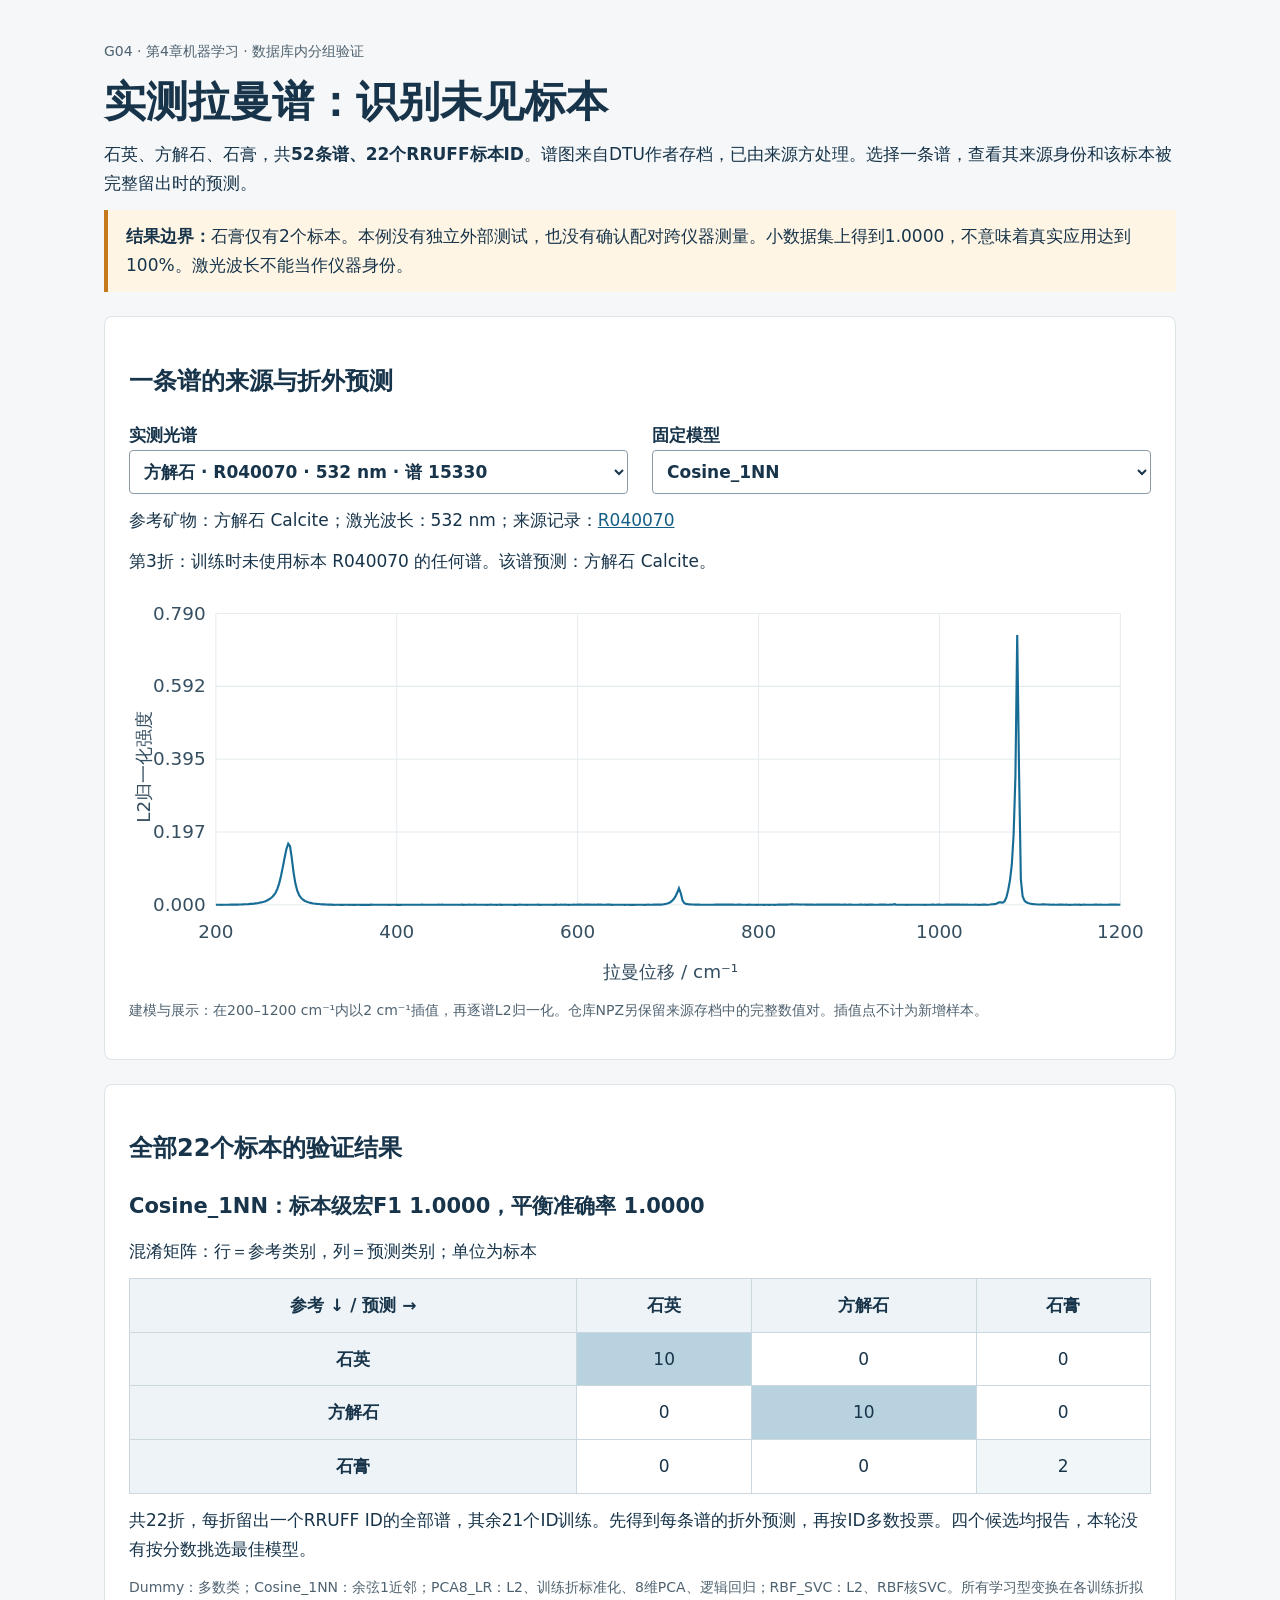
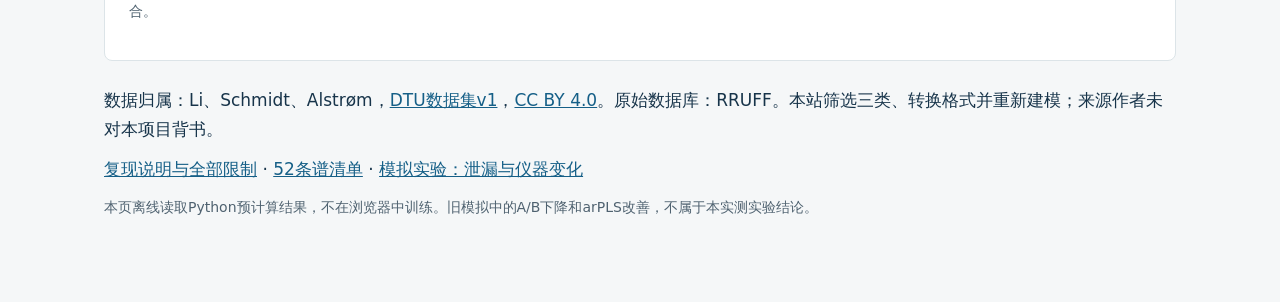
==== assets/interactive/ch04-real.html @ 8eca0a14 "Add measured RRUFF Raman case with specimen-grouped validation Bundle 52 attributed source-processed" ====
<!doctype html>
<html lang="zh-CN"><head><meta charset="utf-8"><meta name="viewport" content="width=device-width,initial-scale=1"><title>G04 · 实测拉曼谱分类</title>
<style>
:root{color-scheme:light;font:17px/1.7 system-ui,sans-serif;color:#17344a;background:#f5f7f8}*{box-sizing:border-box}body{margin:0}main{max-width:1120px;margin:auto;padding:28px 24px 70px}h1{font-size:clamp(29px,5vw,42px);line-height:1.25;margin:12px 0}h2{font-size:24px}p{margin:12px 0}.note{border-left:4px solid #c4791d;padding:12px 18px;background:#fff5e5}.small{font-size:14px;color:#4f6270}a{color:#155f87}section{background:white;padding:24px;margin-top:24px;border:1px solid #dce4e8;border-radius:8px}.controls{display:flex;gap:24px;flex-wrap:wrap}label{display:block;font-weight:650;flex:1}select{display:block;padding:10px;width:100%;font:inherit;color:inherit;background:white;border:1px solid #889ba8;border-radius:4px}svg{display:block;width:100%;height:auto}svg text{font:18px system-ui;fill:#354e60}.table-wrap{overflow:auto}table{border-collapse:collapse;width:100%;text-align:center}caption{text-align:left;margin-bottom:12px}td,th{padding:12px;border:1px solid #ccd8e0}thead,tbody th{background:#edf3f6}#summary{font-weight:650;font-size:21px}#record{overflow-wrap:anywhere}footer{margin-top:25px}@media(max-width:550px){main{padding:20px 12px}section{padding:16px}.controls{display:block}label{margin:12px 0}td,th{padding:9px 6px;font-size:14px}}
</style></head><body><main>
<p class="small">G04 · 第4章机器学习 · 数据库内分组验证</p><h1>实测拉曼谱：识别未见标本</h1>
<p>石英、方解石、石膏，共<strong>52条谱、22个RRUFF标本ID</strong>。谱图来自DTU作者存档，已由来源方处理。选择一条谱，查看其来源身份和该标本被完整留出时的预测。</p>
<p class="note"><strong>结果边界：</strong>石膏仅有2个标本。本例没有独立外部测试，也没有确认配对跨仪器测量。小数据集上得到1.0000，不意味着真实应用达到100%。激光波长不能当作仪器身份。</p>
<section aria-labelledby="spectrum-heading"><h2 id="spectrum-heading">一条谱的来源与折外预测</h2><div class="controls"><label>实测光谱<select id="spectrum"></select></label><label>固定模型<select id="model"></select></label></div><p id="record"></p><p id="prediction" aria-live="polite"></p><svg id="plot" viewBox="0 0 1000 390" role="img" aria-label="所选实测拉曼谱，横轴为拉曼位移，纵轴为L2归一化强度"></svg><p class="small">建模与展示：在200–1200 cm⁻¹内以2 cm⁻¹插值，再逐谱L2归一化。仓库NPZ另保留来源存档中的完整数值对。插值点不计为新增样本。</p></section>
<section aria-labelledby="result-heading"><h2 id="result-heading">全部22个标本的验证结果</h2><p id="summary" aria-live="polite"></p><div class="table-wrap"><table id="matrix"><caption>混淆矩阵：行＝参考类别，列＝预测类别；单位为标本</caption><thead></thead><tbody></tbody></table></div><p>共22折，每折留出一个RRUFF ID的全部谱，其余21个ID训练。先得到每条谱的折外预测，再按ID多数投票。四个候选均报告，本轮没有按分数挑选最佳模型。</p><p class="small">Dummy：多数类；Cosine_1NN：余弦1近邻；PCA8_LR：L2、训练折标准化、8维PCA、逻辑回归；RBF_SVC：L2、RBF核SVC。所有学习型变换在各训练折拟合。</p></section>
<footer><p>数据归属：Li、Schmidt、Alstrøm，<a href="https://doi.org/10.11583/DTU.20222331.v1" target="_blank" rel="noopener">DTU数据集v1</a>，<a href="https://creativecommons.org/licenses/by/4.0/" target="_blank" rel="noopener">CC BY 4.0</a>。原始数据库：RRUFF。本站筛选三类、转换格式并重新建模；来源作者未对本项目背书。</p><p><a href="../../code/ch04_exercises/rruff_real/README.md">复现说明与全部限制</a> · <a href="../../code/ch04_exercises/rruff_real/data/manifest.csv">52条谱清单</a> · <a href="ch04.html">模拟实验：泄漏与仪器变化</a></p><p class="small">本页离线读取Python预计算结果，不在浏览器中训练。旧模拟中的A/B下降和arPLS改善，不属于本实测实验结论。</p></footer>
</main><script src="../../code/ch04_exercises/rruff_real/outputs/browser-data.js"></script><script src="ch04-real.js"></script></body></html>
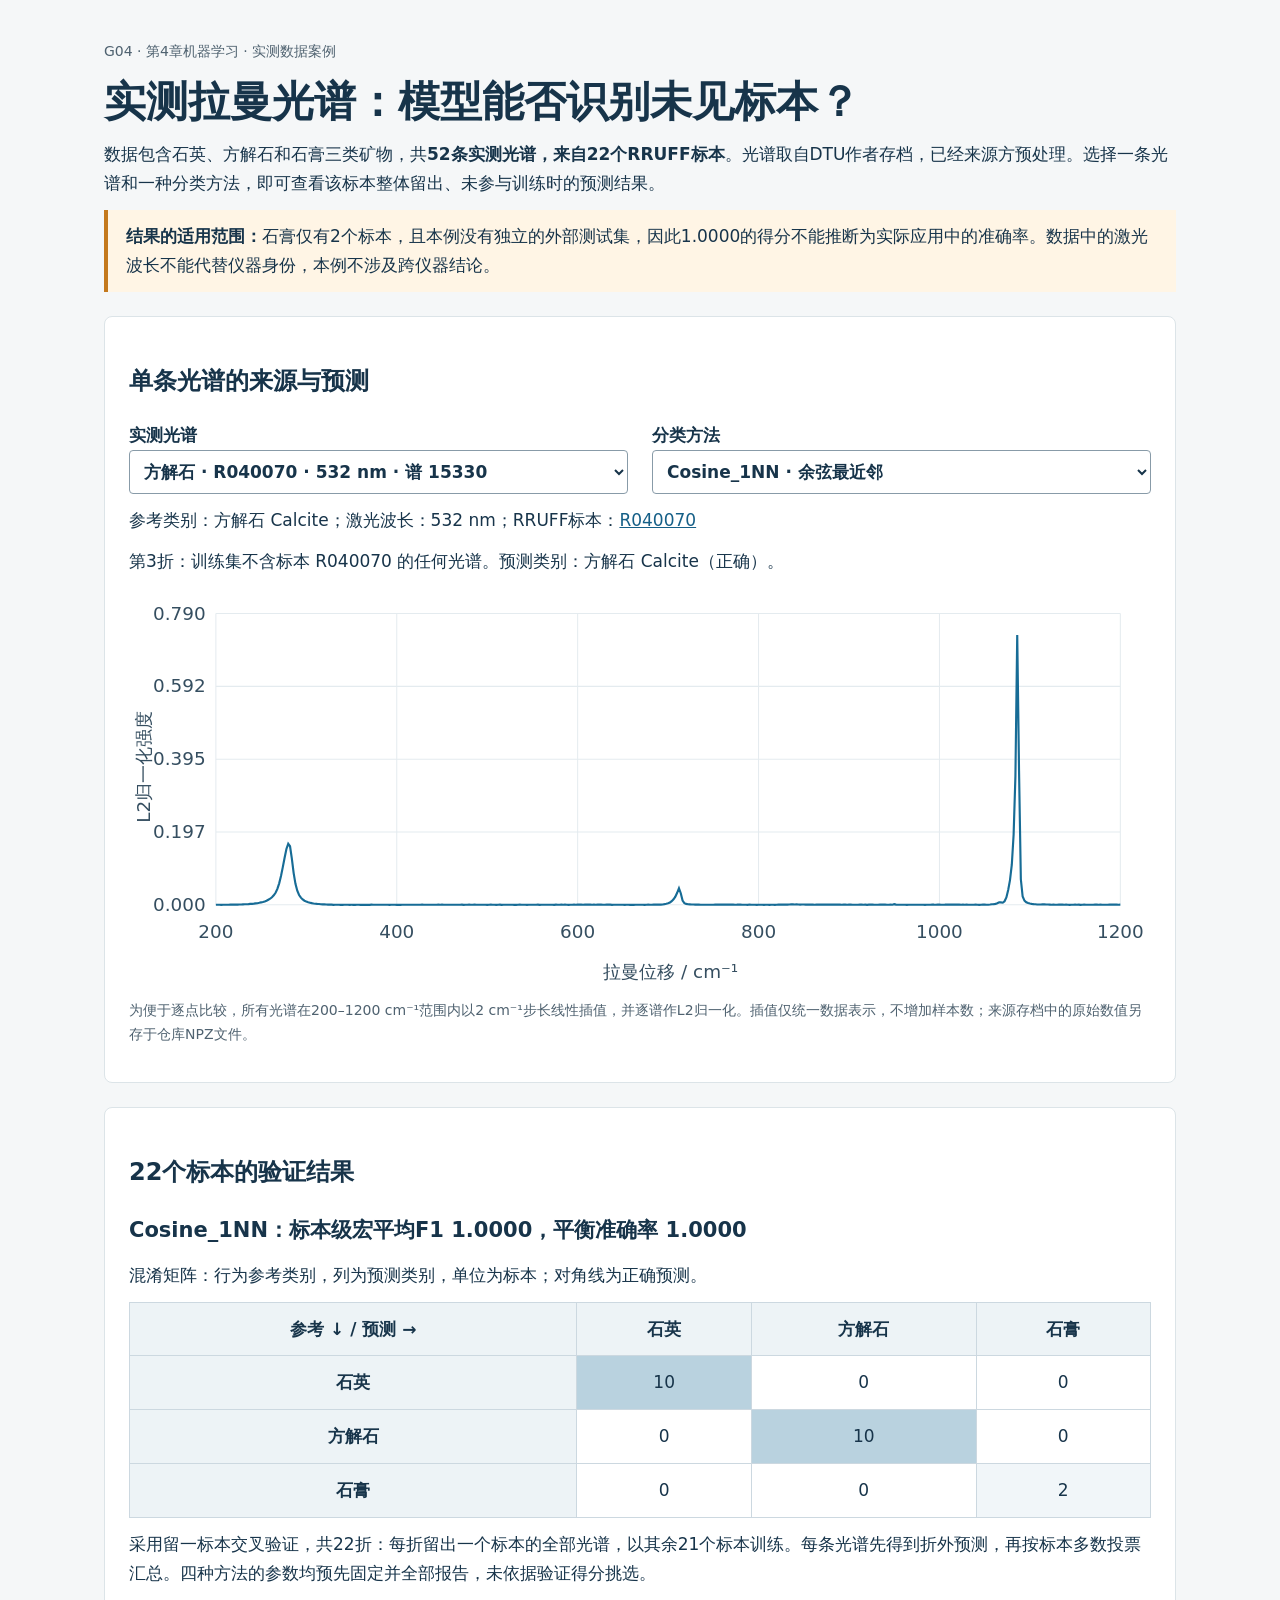
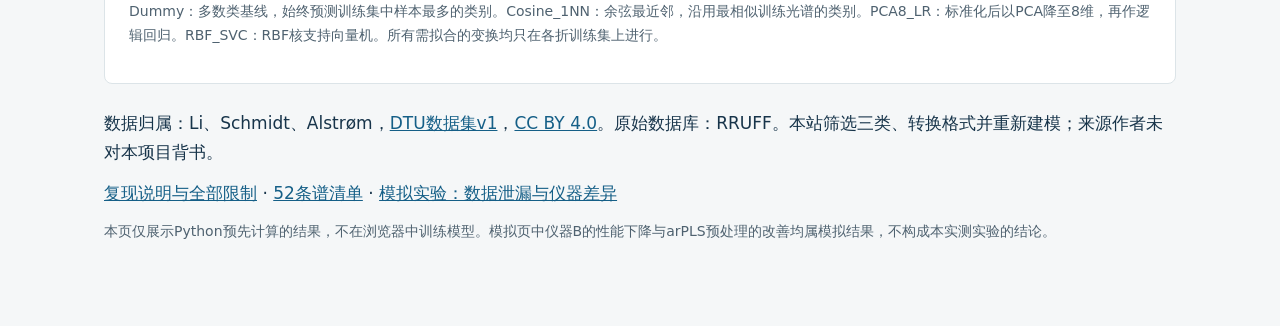
==== commit b66f7a9e: "Rewrite G04 slides, speaker notes and interactive pages in fluent academic language Replace stilted," ====
--- a/assets/interactive/ch04-real.html
+++ b/assets/interactive/ch04-real.html
@@ -1,12 +1,12 @@
 <!doctype html>
-<html lang="zh-CN"><head><meta charset="utf-8"><meta name="viewport" content="width=device-width,initial-scale=1"><title>G04 · 实测拉曼谱分类</title>
+<html lang="zh-CN"><head><meta charset="utf-8"><meta name="viewport" content="width=device-width,initial-scale=1"><title>G04 · 实测拉曼光谱：未见标本的识别</title>
 <style>
 :root{color-scheme:light;font:17px/1.7 system-ui,sans-serif;color:#17344a;background:#f5f7f8}*{box-sizing:border-box}body{margin:0}main{max-width:1120px;margin:auto;padding:28px 24px 70px}h1{font-size:clamp(29px,5vw,42px);line-height:1.25;margin:12px 0}h2{font-size:24px}p{margin:12px 0}.note{border-left:4px solid #c4791d;padding:12px 18px;background:#fff5e5}.small{font-size:14px;color:#4f6270}a{color:#155f87}section{background:white;padding:24px;margin-top:24px;border:1px solid #dce4e8;border-radius:8px}.controls{display:flex;gap:24px;flex-wrap:wrap}label{display:block;font-weight:650;flex:1}select{display:block;padding:10px;width:100%;font:inherit;color:inherit;background:white;border:1px solid #889ba8;border-radius:4px}svg{display:block;width:100%;height:auto}svg text{font:18px system-ui;fill:#354e60}.table-wrap{overflow:auto}table{border-collapse:collapse;width:100%;text-align:center}caption{text-align:left;margin-bottom:12px}td,th{padding:12px;border:1px solid #ccd8e0}thead,tbody th{background:#edf3f6}#summary{font-weight:650;font-size:21px}#record{overflow-wrap:anywhere}footer{margin-top:25px}@media(max-width:550px){main{padding:20px 12px}section{padding:16px}.controls{display:block}label{margin:12px 0}td,th{padding:9px 6px;font-size:14px}}
 </style></head><body><main>
-<p class="small">G04 · 第4章机器学习 · 数据库内分组验证</p><h1>实测拉曼谱：识别未见标本</h1>
-<p>石英、方解石、石膏，共<strong>52条谱、22个RRUFF标本ID</strong>。谱图来自DTU作者存档，已由来源方处理。选择一条谱，查看其来源身份和该标本被完整留出时的预测。</p>
-<p class="note"><strong>结果边界：</strong>石膏仅有2个标本。本例没有独立外部测试，也没有确认配对跨仪器测量。小数据集上得到1.0000，不意味着真实应用达到100%。激光波长不能当作仪器身份。</p>
-<section aria-labelledby="spectrum-heading"><h2 id="spectrum-heading">一条谱的来源与折外预测</h2><div class="controls"><label>实测光谱<select id="spectrum"></select></label><label>固定模型<select id="model"></select></label></div><p id="record"></p><p id="prediction" aria-live="polite"></p><svg id="plot" viewBox="0 0 1000 390" role="img" aria-label="所选实测拉曼谱，横轴为拉曼位移，纵轴为L2归一化强度"></svg><p class="small">建模与展示：在200–1200 cm⁻¹内以2 cm⁻¹插值，再逐谱L2归一化。仓库NPZ另保留来源存档中的完整数值对。插值点不计为新增样本。</p></section>
-<section aria-labelledby="result-heading"><h2 id="result-heading">全部22个标本的验证结果</h2><p id="summary" aria-live="polite"></p><div class="table-wrap"><table id="matrix"><caption>混淆矩阵：行＝参考类别，列＝预测类别；单位为标本</caption><thead></thead><tbody></tbody></table></div><p>共22折，每折留出一个RRUFF ID的全部谱，其余21个ID训练。先得到每条谱的折外预测，再按ID多数投票。四个候选均报告，本轮没有按分数挑选最佳模型。</p><p class="small">Dummy：多数类；Cosine_1NN：余弦1近邻；PCA8_LR：L2、训练折标准化、8维PCA、逻辑回归；RBF_SVC：L2、RBF核SVC。所有学习型变换在各训练折拟合。</p></section>
-<footer><p>数据归属：Li、Schmidt、Alstrøm，<a href="https://doi.org/10.11583/DTU.20222331.v1" target="_blank" rel="noopener">DTU数据集v1</a>，<a href="https://creativecommons.org/licenses/by/4.0/" target="_blank" rel="noopener">CC BY 4.0</a>。原始数据库：RRUFF。本站筛选三类、转换格式并重新建模；来源作者未对本项目背书。</p><p><a href="../../code/ch04_exercises/rruff_real/README.md">复现说明与全部限制</a> · <a href="../../code/ch04_exercises/rruff_real/data/manifest.csv">52条谱清单</a> · <a href="ch04.html">模拟实验：泄漏与仪器变化</a></p><p class="small">本页离线读取Python预计算结果，不在浏览器中训练。旧模拟中的A/B下降和arPLS改善，不属于本实测实验结论。</p></footer>
+<p class="small">G04 · 第4章机器学习 · 实测数据案例</p><h1>实测拉曼光谱：模型能否识别未见标本？</h1>
+<p>数据包含石英、方解石和石膏三类矿物，共<strong>52条实测光谱，来自22个RRUFF标本</strong>。光谱取自DTU作者存档，已经来源方预处理。选择一条光谱和一种分类方法，即可查看该标本整体留出、未参与训练时的预测结果。</p>
+<p class="note"><strong>结果的适用范围：</strong>石膏仅有2个标本，且本例没有独立的外部测试集，因此1.0000的得分不能推断为实际应用中的准确率。数据中的激光波长不能代替仪器身份，本例不涉及跨仪器结论。</p>
+<section aria-labelledby="spectrum-heading"><h2 id="spectrum-heading">单条光谱的来源与预测</h2><div class="controls"><label>实测光谱<select id="spectrum"></select></label><label>分类方法<select id="model"></select></label></div><p id="record"></p><p id="prediction" aria-live="polite"></p><svg id="plot" viewBox="0 0 1000 390" role="img" aria-label="所选实测拉曼光谱，横轴为拉曼位移，纵轴为L2归一化强度"></svg><p class="small">为便于逐点比较，所有光谱在200–1200 cm⁻¹范围内以2 cm⁻¹步长线性插值，并逐谱作L2归一化。插值仅统一数据表示，不增加样本数；来源存档中的原始数值另存于仓库NPZ文件。</p></section>
+<section aria-labelledby="result-heading"><h2 id="result-heading">22个标本的验证结果</h2><p id="summary" aria-live="polite"></p><div class="table-wrap"><table id="matrix"><caption>混淆矩阵：行为参考类别，列为预测类别，单位为标本；对角线为正确预测。</caption><thead></thead><tbody></tbody></table></div><p>采用留一标本交叉验证，共22折：每折留出一个标本的全部光谱，以其余21个标本训练。每条光谱先得到折外预测，再按标本多数投票汇总。四种方法的参数均预先固定并全部报告，未依据验证得分挑选。</p><p class="small">Dummy：多数类基线，始终预测训练集中样本最多的类别。Cosine_1NN：余弦最近邻，沿用最相似训练光谱的类别。PCA8_LR：标准化后以PCA降至8维，再作逻辑回归。RBF_SVC：RBF核支持向量机。所有需拟合的变换均只在各折训练集上进行。</p></section>
+<footer><p>数据归属：Li、Schmidt、Alstrøm，<a href="https://doi.org/10.11583/DTU.20222331.v1" target="_blank" rel="noopener">DTU数据集v1</a>，<a href="https://creativecommons.org/licenses/by/4.0/" target="_blank" rel="noopener">CC BY 4.0</a>。原始数据库：RRUFF。本站筛选三类、转换格式并重新建模；来源作者未对本项目背书。</p><p><a href="../../code/ch04_exercises/rruff_real/README.md">复现说明与全部限制</a> · <a href="../../code/ch04_exercises/rruff_real/data/manifest.csv">52条谱清单</a> · <a href="ch04.html">模拟实验：数据泄漏与仪器差异</a></p><p class="small">本页仅展示Python预先计算的结果，不在浏览器中训练模型。模拟页中仪器B的性能下降与arPLS预处理的改善均属模拟结果，不构成本实测实验的结论。</p></footer>
 </main><script src="../../code/ch04_exercises/rruff_real/outputs/browser-data.js"></script><script src="ch04-real.js"></script></body></html>
